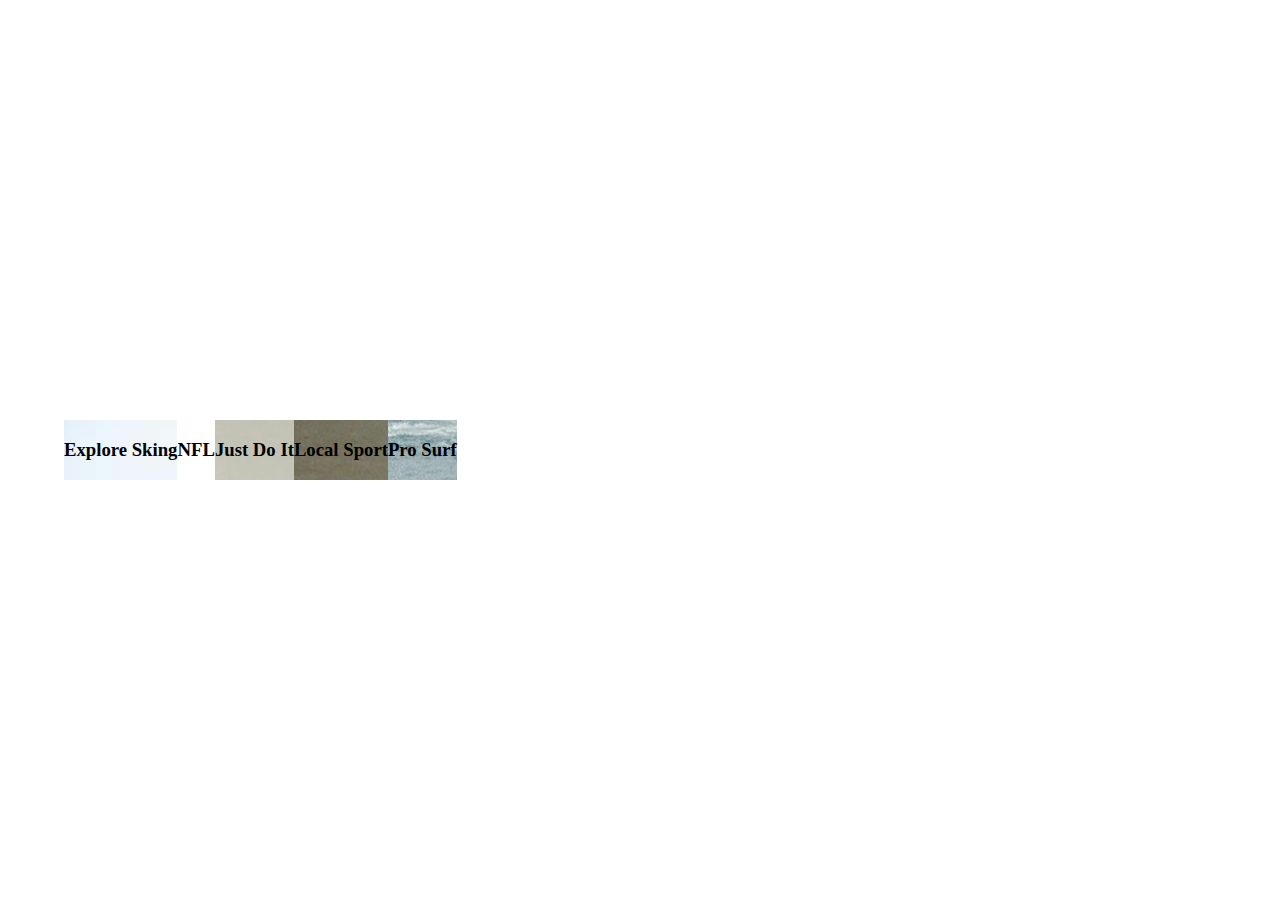
==== expanding.html @ 490fe369 "Sat, Mar 9, 2024, 4:05 PM -08:00" ====
<!DOCTYPE html>
<html lang="en">
    <head>
        <title>Expanding</title>
        <link rel="stylesheet" href="css/expanding.css">
    </head>
    <body>
        <div class="container">
            <div style="background-image: url('css/images/BeachMountainskie.jpg')">
                <h3>Explore Sking</h3>
            </div>
            <div style="background-image: url('css/images/Footballstadium.jpg')">
                <h3>NFL</h3>
            </div>
            <div style="background-image: url('css/images/NikeDaybreak.jpg')">
                <h3>Just Do It</h3>
            </div>
            <div style="background-image: url('css/images/Outsidebasketball.jpg')">
                <h3>Local Sport</h3>
            </div>
            <div style="background-image: url('css/images/Surf.jpg')">
                <h3>Pro Surf</h3>
            </div>
        </div>
    </body>
</html>
---- css/expanding.css ----
body {
    height: 100vh;
    display: flex;
    align-items: center;
    justify-content: center;
    margin: 0;
}

.container {
    width: 90vw;
    display: flex;
}
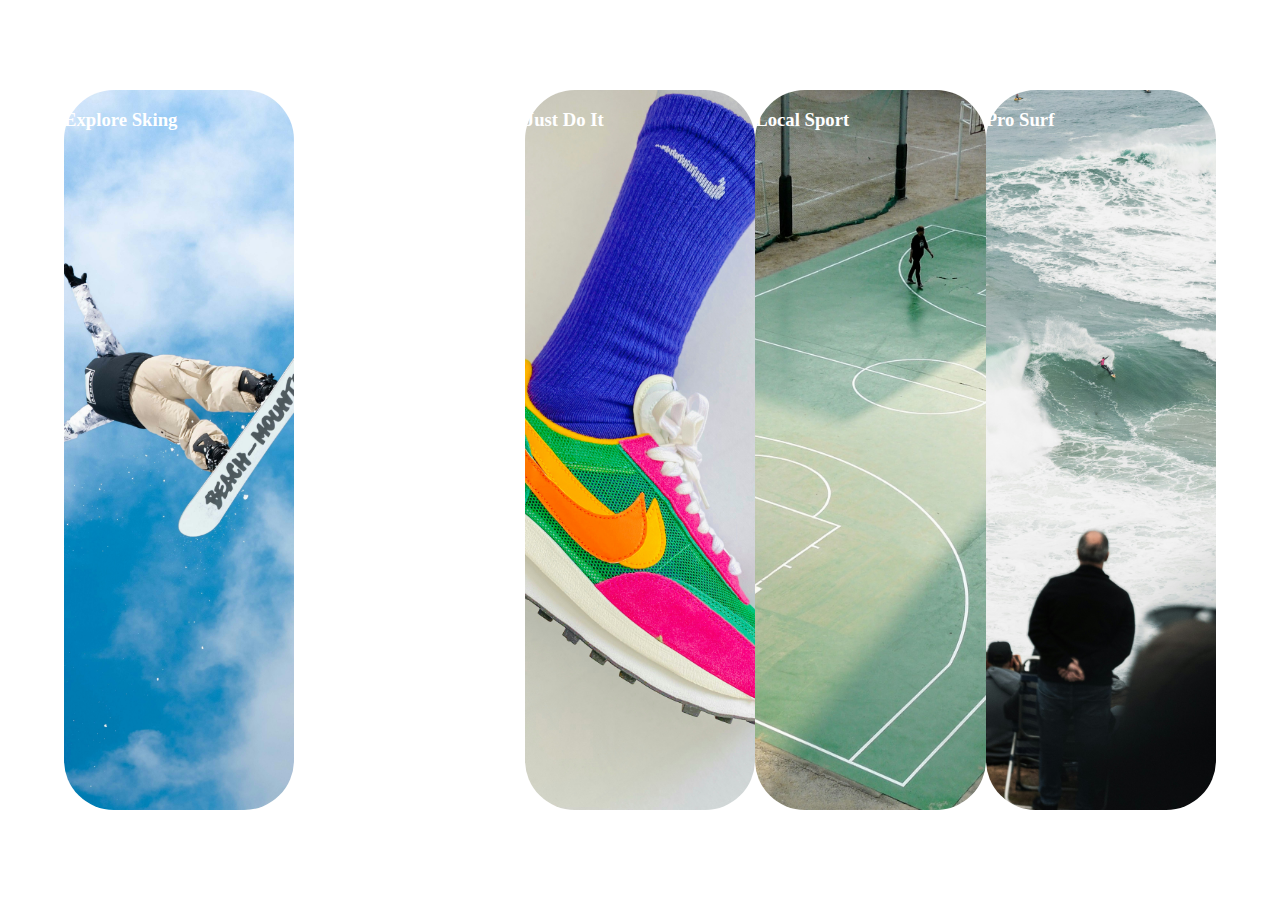
==== commit 19dc946e: "Sat, Mar 9, 2024, 4:13 PM -08:00" ====
--- a/expanding.html
+++ b/expanding.html
@@ -6,19 +6,19 @@
     </head>
     <body>
         <div class="container">
-            <div style="background-image: url('css/images/BeachMountainskie.jpg')">
+            <div class="panel" style="background-image: url('css/images/BeachMountainskie.jpg')">
                 <h3>Explore Sking</h3>
             </div>
-            <div style="background-image: url('css/images/Footballstadium.jpg')">
+            <div class="panel" style="background-image: url('css/images/Footballstadium.jpg')">
                 <h3>NFL</h3>
             </div>
-            <div style="background-image: url('css/images/NikeDaybreak.jpg')">
+            <div class="panel" style="background-image: url('css/images/NikeDaybreak.jpg')">
                 <h3>Just Do It</h3>
             </div>
-            <div style="background-image: url('css/images/Outsidebasketball.jpg')">
+            <div class="panel" style="background-image: url('css/images/Outsidebasketball.jpg')">
                 <h3>Local Sport</h3>
             </div>
-            <div style="background-image: url('css/images/Surf.jpg')">
+            <div class="panel" style="background-image: url('css/images/Surf.jpg')">
                 <h3>Pro Surf</h3>
             </div>
         </div>
--- a/css/expanding.css
+++ b/css/expanding.css
@@ -13,3 +13,13 @@
     display: flex;
 }
 
+.panel {
+    background-size: cover;
+    background-position: center;
+    background-repeat: no-repeat;
+    height: 80vh;
+    border-radius: 50px;
+    color: white;
+    cursor: pointer;
+    flex: 0.5;
+}
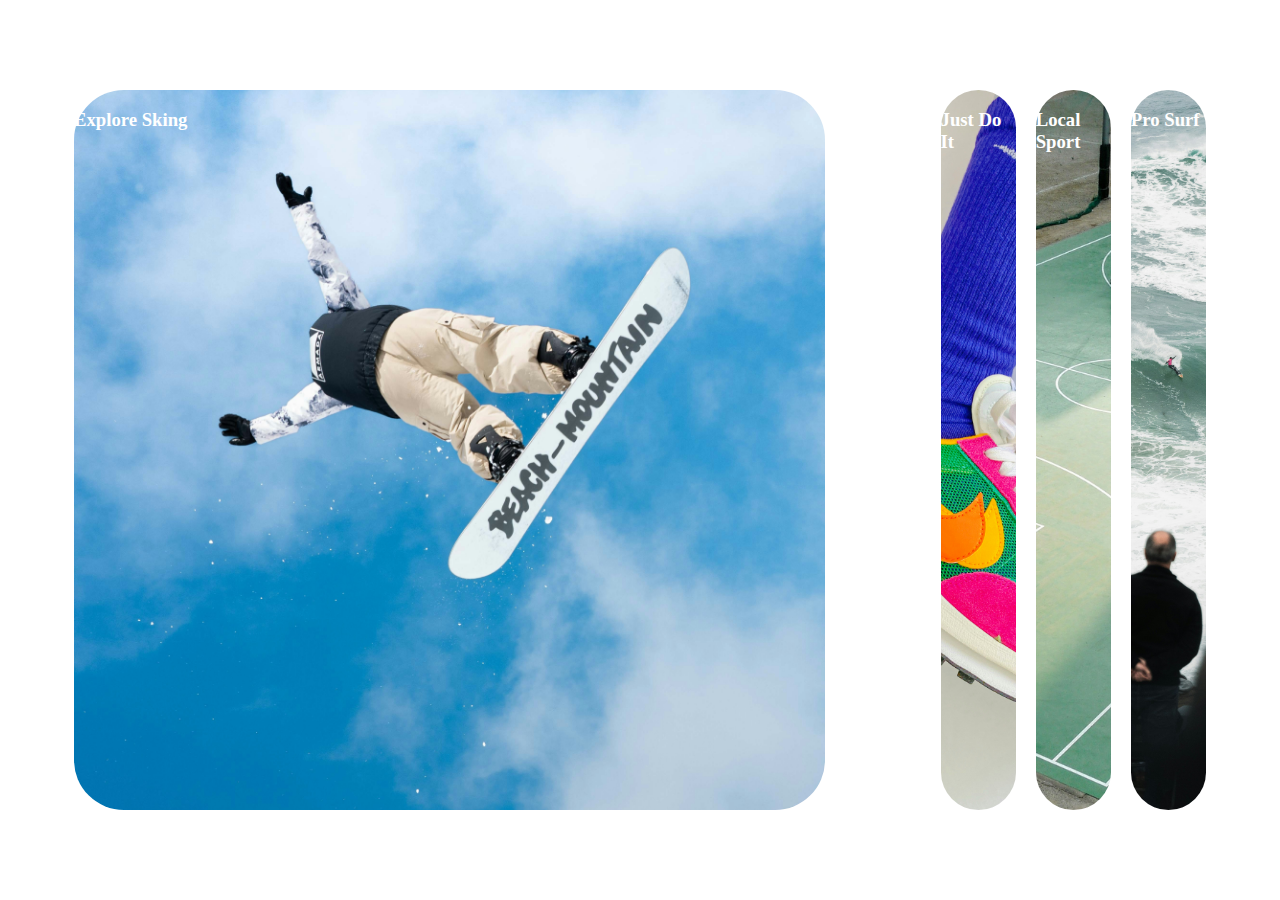
==== commit ef226fea: "Sat, Mar 9, 2024, 4:16 PM -08:00" ====
--- a/expanding.html
+++ b/expanding.html
@@ -6,7 +6,7 @@
     </head>
     <body>
         <div class="container">
-            <div class="panel" style="background-image: url('css/images/BeachMountainskie.jpg')">
+            <div class="panel active" style="background-image: url('css/images/BeachMountainskie.jpg')">
                 <h3>Explore Sking</h3>
             </div>
             <div class="panel" style="background-image: url('css/images/Footballstadium.jpg')">
--- a/css/expanding.css
+++ b/css/expanding.css
@@ -1,4 +1,6 @@
-
+*{
+    box-sizing: border-box;
+}
 
 body {
     height: 100vh;
@@ -22,4 +24,10 @@
     color: white;
     cursor: pointer;
     flex: 0.5;
+    margin: 10px;
 }
+
+.panel.active {
+    flex: 5;
+}
+
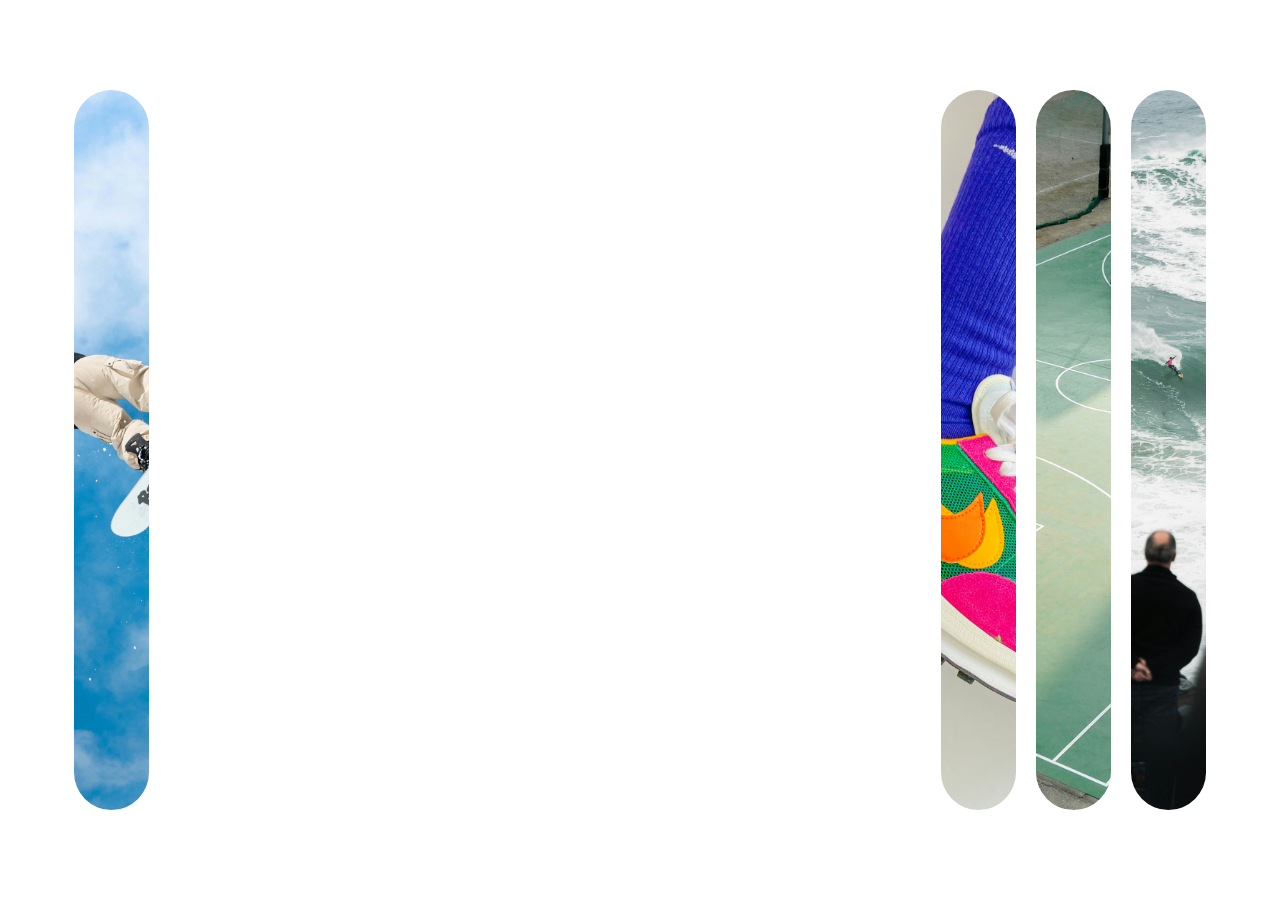
==== commit 760b79db: "Sat, Mar 9, 2024, 4:23 PM -08:00" ====
--- a/expanding.html
+++ b/expanding.html
@@ -6,10 +6,10 @@
     </head>
     <body>
         <div class="container">
-            <div class="panel active" style="background-image: url('css/images/BeachMountainskie.jpg')">
+            <div class="panel" style="background-image: url('css/images/BeachMountainskie.jpg')">
                 <h3>Explore Sking</h3>
             </div>
-            <div class="panel" style="background-image: url('css/images/Footballstadium.jpg')">
+            <div class="panel active" style="background-image: url('css/images/Footballstadium.jpg')">
                 <h3>NFL</h3>
             </div>
             <div class="panel" style="background-image: url('css/images/NikeDaybreak.jpg')">
--- a/css/expanding.css
+++ b/css/expanding.css
@@ -25,9 +25,22 @@
     cursor: pointer;
     flex: 0.5;
     margin: 10px;
+    position: relative;
 }
 
 .panel.active {
     flex: 5;
 }
 
+.panel h3 {
+    font-size: 24px;
+    position: absolute;
+    bottom: 20px;
+    left: 20px;
+    margin: 0;
+    opacity: 0;
+}
+
+.panel.active h3 {
+    opacity: 1;
+}
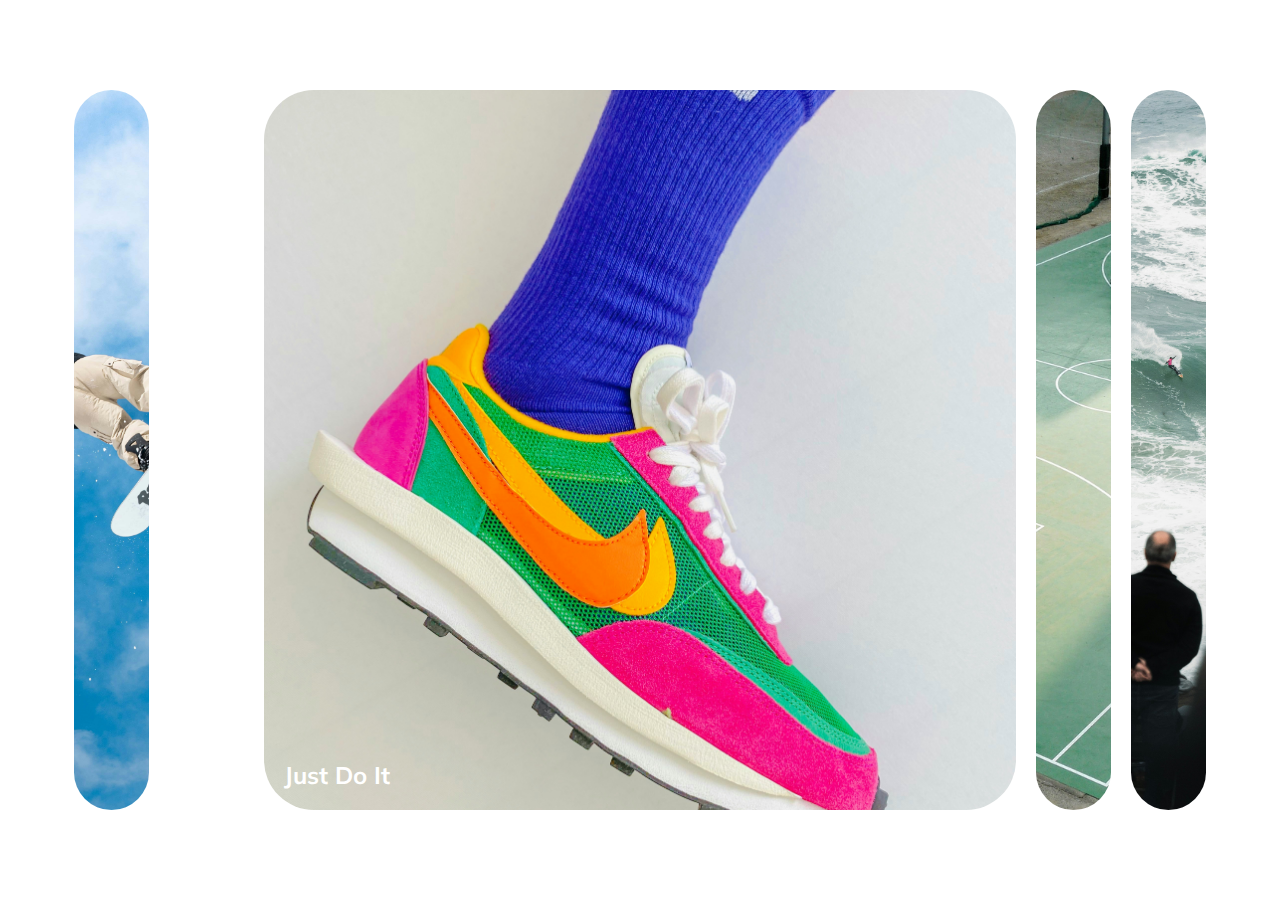
==== commit 05a91f15: "Sat, Mar 9, 2024, 4:33 PM -08:00" ====
--- a/expanding.html
+++ b/expanding.html
@@ -9,10 +9,10 @@
             <div class="panel" style="background-image: url('css/images/BeachMountainskie.jpg')">
                 <h3>Explore Sking</h3>
             </div>
-            <div class="panel active" style="background-image: url('css/images/Footballstadium.jpg')">
+            <div class="panel" style="background-image: url('css/images/Footballstadium.jpg')">
                 <h3>NFL</h3>
             </div>
-            <div class="panel" style="background-image: url('css/images/NikeDaybreak.jpg')">
+            <div class="panel active" style="background-image: url('css/images/NikeDaybreak.jpg')">
                 <h3>Just Do It</h3>
             </div>
             <div class="panel" style="background-image: url('css/images/Outsidebasketball.jpg')">
--- a/css/expanding.css
+++ b/css/expanding.css
@@ -1,3 +1,5 @@
+@import url('https://fonts.googleapis.com/css2?family=Mulish:ital,wght@0,200..1000;1,200..1000&display=swap');
+
 *{
     box-sizing: border-box;
 }
@@ -8,6 +10,7 @@
     align-items: center;
     justify-content: center;
     margin: 0;
+    font-family: 'Mulish', sans-serif;
 }
 
 .container {
@@ -44,3 +47,14 @@
 .panel.active h3 {
     opacity: 1;
 }
+
+
+
+@media (max-width: 480px) {
+    .panel:nth-of-type(4){
+        display: none;
+    }
+    .panel:nth-of-type(5){
+        display: none;
+    }
+}
